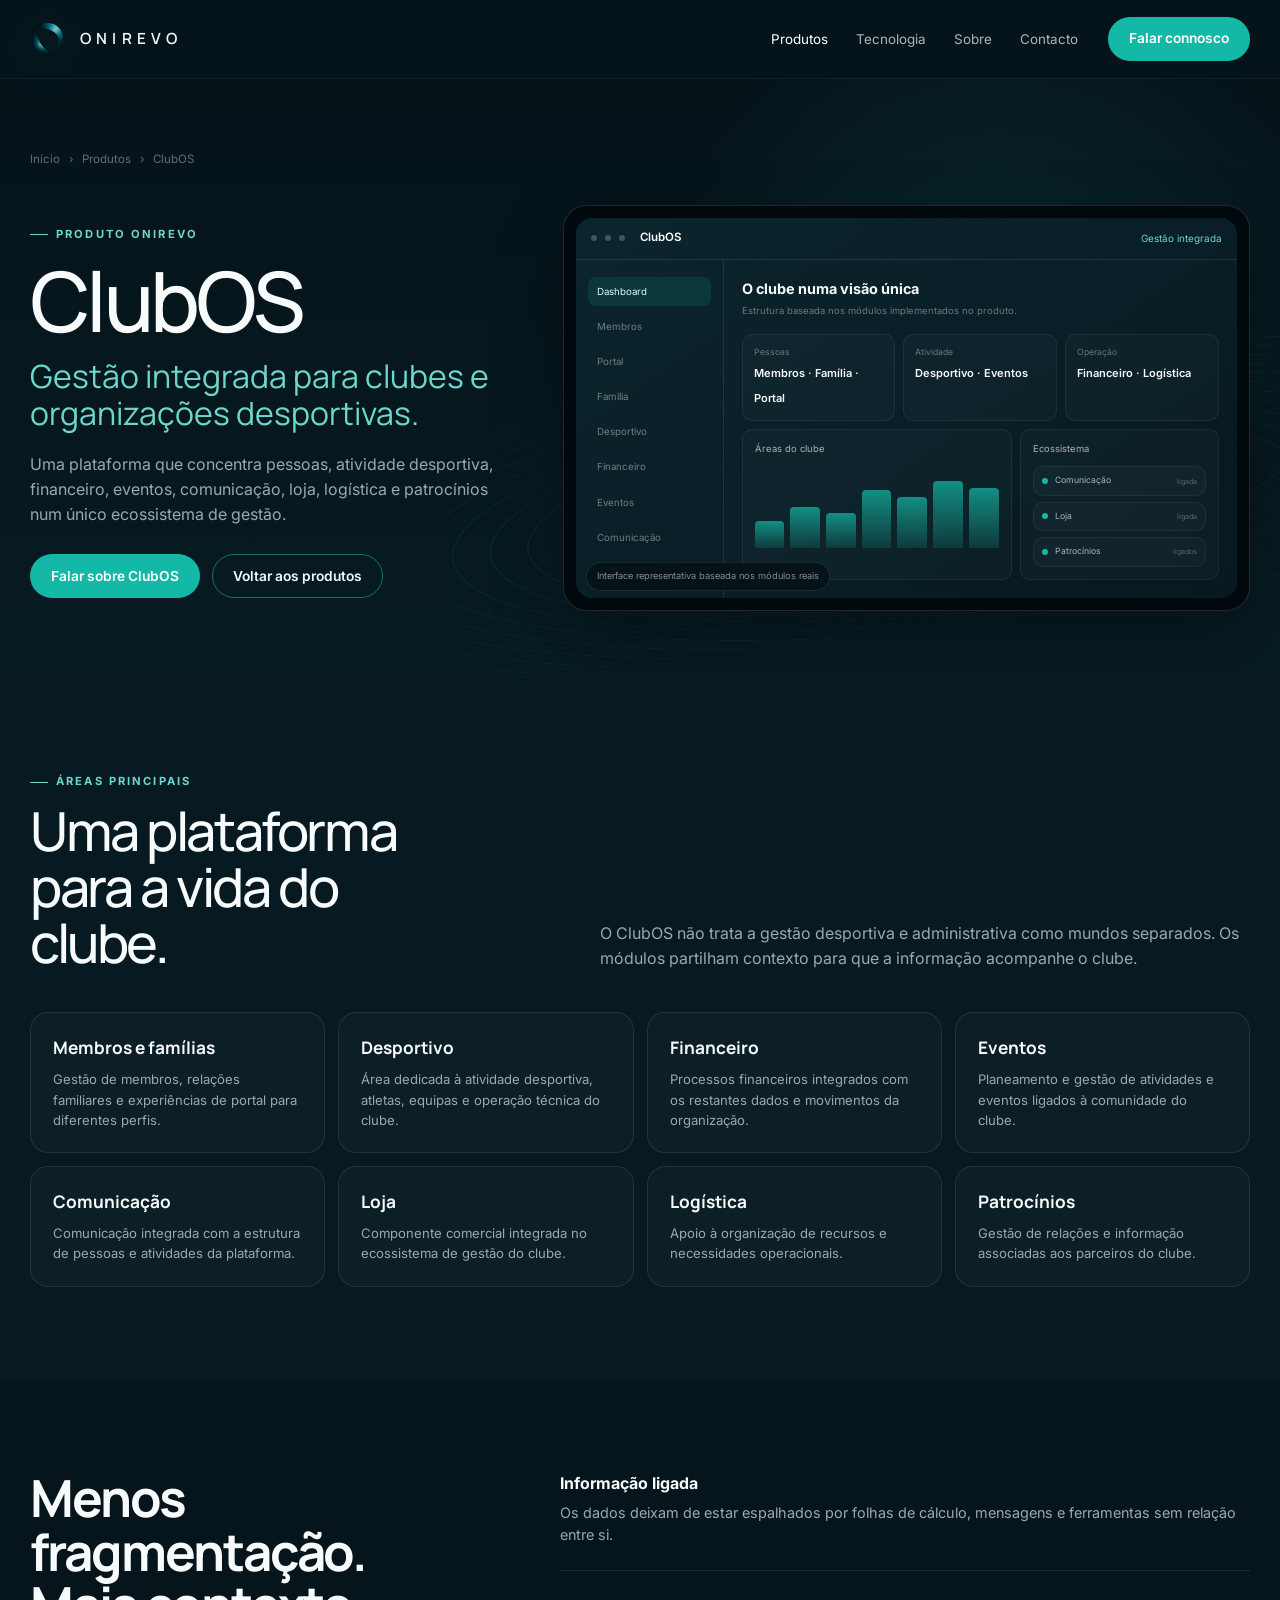
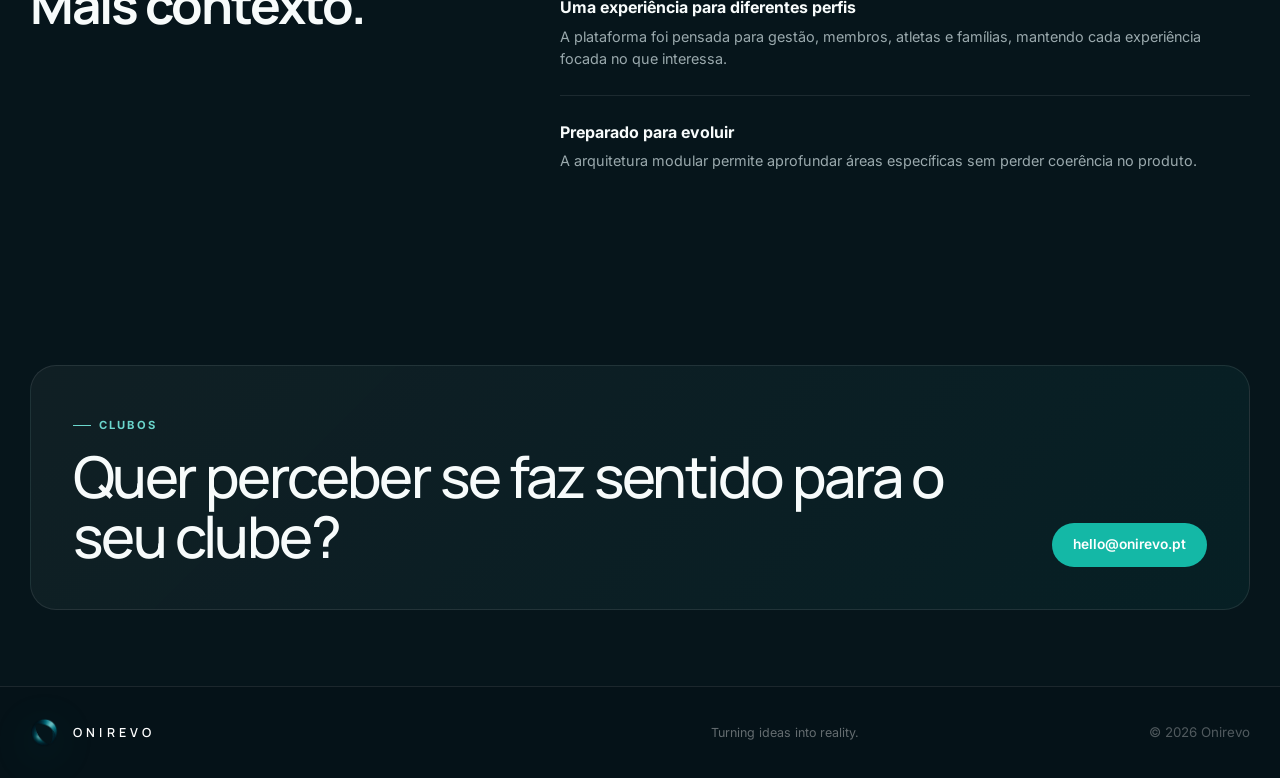
==== clubos.html @ 3614f753 "Refactor Onirevo website portfolio and product pages" ====
<!DOCTYPE html>
<html lang="pt-PT"><head><meta charset="UTF-8"><meta name="viewport" content="width=device-width, initial-scale=1.0"><meta name="description" content="ClubOS — plataforma de gestão integrada para clubes e organizações desportivas."><meta name="theme-color" content="#06151b"><title>ClubOS — Onirevo</title><link rel="preconnect" href="https://fonts.googleapis.com"><link rel="preconnect" href="https://fonts.gstatic.com" crossorigin><link href="https://fonts.googleapis.com/css2?family=Inter:wght@400;500;600;700&family=Manrope:wght@500;600;700&display=swap" rel="stylesheet"><link rel="stylesheet" href="styles.css"></head>
<body>
<header class="site-header"><div class="container header-inner"><a class="brand" href="index.html"><img src="assets/onirevo-symbol.webp" alt="Símbolo Onirevo"><span class="brand-word">ONIREVO</span></a><nav class="desktop-nav"><a class="active" href="index.html#produtos">Produtos</a><a href="index.html#tecnologia">Tecnologia</a><a href="index.html#sobre">Sobre</a><a href="index.html#contacto">Contacto</a></nav><a class="header-cta" href="index.html#contacto">Falar connosco</a></div></header>
<main>
<section class="product-hero"><div class="container"><div class="breadcrumbs"><a href="index.html">Início</a><span>›</span><a href="index.html#produtos">Produtos</a><span>›</span><span>ClubOS</span></div><div class="product-hero-grid"><div><span class="eyebrow">Produto Onirevo</span><h1>ClubOS</h1><p class="product-subtitle">Gestão integrada para clubes e organizações desportivas.</p><p class="product-intro">Uma plataforma que concentra pessoas, atividade desportiva, financeiro, eventos, comunicação, loja, logística e patrocínios num único ecossistema de gestão.</p><div class="hero-actions"><a class="button" href="mailto:hello@onirevo.pt?subject=ClubOS">Falar sobre ClubOS</a><a class="button secondary" href="index.html#produtos">Voltar aos produtos</a></div></div>
<div class="interface-preview"><div class="interface-window"><div class="window-bar"><span class="window-dot"></span><span class="window-dot"></span><span class="window-dot"></span><span class="window-title">ClubOS</span><span class="window-badge">Gestão integrada</span></div><div class="ui-body"><aside class="ui-sidebar"><span class="active">Dashboard</span><span>Membros</span><span>Portal</span><span>Família</span><span>Desportivo</span><span>Financeiro</span><span>Eventos</span><span>Comunicação</span></aside><div class="ui-main"><h4>O clube numa visão única</h4><p>Estrutura baseada nos módulos implementados no produto.</p><div class="ui-kpis"><div class="ui-kpi"><small>Pessoas</small><b>Membros · Família · Portal</b></div><div class="ui-kpi"><small>Atividade</small><b>Desportivo · Eventos</b></div><div class="ui-kpi"><small>Operação</small><b>Financeiro · Logística</b></div></div><div class="ui-columns"><div class="ui-panel"><div class="ui-panel-title">Áreas do clube</div><div class="ui-bars"><i style="height:34%"></i><i style="height:51%"></i><i style="height:43%"></i><i style="height:71%"></i><i style="height:63%"></i><i style="height:82%"></i><i style="height:74%"></i></div></div><div class="ui-panel"><div class="ui-panel-title">Ecossistema</div><div class="ui-list"><div class="ui-list-row"><i></i>Comunicação<small>ligada</small></div><div class="ui-list-row"><i></i>Loja<small>ligada</small></div><div class="ui-list-row"><i></i>Patrocínios<small>ligados</small></div></div></div></div></div></div></div><span class="preview-note">Interface representativa baseada nos módulos reais</span></div></div></div></section>
<section class="section module-section"><div class="container"><div class="section-head"><div><span class="eyebrow">Áreas principais</span><h2>Uma plataforma para a vida do clube.</h2></div><p>O ClubOS não trata a gestão desportiva e administrativa como mundos separados. Os módulos partilham contexto para que a informação acompanhe o clube.</p></div><div class="module-grid"><article class="module-card"><h3>Membros e famílias</h3><p>Gestão de membros, relações familiares e experiências de portal para diferentes perfis.</p></article><article class="module-card"><h3>Desportivo</h3><p>Área dedicada à atividade desportiva, atletas, equipas e operação técnica do clube.</p></article><article class="module-card"><h3>Financeiro</h3><p>Processos financeiros integrados com os restantes dados e movimentos da organização.</p></article><article class="module-card"><h3>Eventos</h3><p>Planeamento e gestão de atividades e eventos ligados à comunidade do clube.</p></article><article class="module-card"><h3>Comunicação</h3><p>Comunicação integrada com a estrutura de pessoas e atividades da plataforma.</p></article><article class="module-card"><h3>Loja</h3><p>Componente comercial integrada no ecossistema de gestão do clube.</p></article><article class="module-card"><h3>Logística</h3><p>Apoio à organização de recursos e necessidades operacionais.</p></article><article class="module-card"><h3>Patrocínios</h3><p>Gestão de relações e informação associadas aos parceiros do clube.</p></article></div></div></section>
<section class="section product-story"><div class="container story-grid"><h2>Menos fragmentação.<br>Mais contexto.</h2><div class="story-items"><div class="story-item"><b>Informação ligada</b><p>Os dados deixam de estar espalhados por folhas de cálculo, mensagens e ferramentas sem relação entre si.</p></div><div class="story-item"><b>Uma experiência para diferentes perfis</b><p>A plataforma foi pensada para gestão, membros, atletas e famílias, mantendo cada experiência focada no que interessa.</p></div><div class="story-item"><b>Preparado para evoluir</b><p>A arquitetura modular permite aprofundar áreas específicas sem perder coerência no produto.</p></div></div></div></section>
<section class="contact"><div class="container contact-panel"><div><span class="eyebrow">ClubOS</span><h2>Quer perceber se faz sentido para o seu clube?</h2></div><a class="button" href="mailto:hello@onirevo.pt?subject=ClubOS">hello@onirevo.pt</a></div></section>
</main><footer class="footer"><div class="container footer-inner"><a class="brand" href="index.html"><img src="assets/onirevo-symbol.webp" alt=""><span class="brand-word">ONIREVO</span></a><p>Turning ideas into reality.</p><small>© 2026 Onirevo</small></div></footer></body></html>
---- styles.css ----
:root{--bg:#06151b;--bg-soft:#081d24;--surface:#0b242c;--surface-2:#0d2b36;--text:#f7fbfb;--muted:#9aa9ad;--line:rgba(255,255,255,.09);--accent:#14b8a6;--accent-soft:#6bd7cd;--copper:#d08c5b;--paper:#f5f6f4;--ink:#111418}*{box-sizing:border-box}html{scroll-behavior:smooth}body{margin:0;font-family:Inter,system-ui,-apple-system,BlinkMacSystemFont,"Segoe UI",sans-serif;background:var(--bg);color:var(--text);line-height:1.55}a{color:inherit;text-decoration:none}img{max-width:100%;display:block}.container{width:min(1220px,calc(100% - 48px));margin:auto}.site-header{position:sticky;top:0;z-index:30;background:rgba(6,21,27,.82);backdrop-filter:blur(18px);border-bottom:1px solid rgba(255,255,255,.055)}.header-inner{min-height:78px;display:flex;align-items:center;gap:30px}.brand{display:inline-flex;align-items:center;gap:12px;margin-right:auto}.brand img{width:38px;height:38px;object-fit:contain;filter:drop-shadow(0 9px 22px rgba(20,184,166,.22))}.brand-word{font-family:Manrope,sans-serif;font-size:.96rem;font-weight:600;letter-spacing:.34em}.desktop-nav{display:flex;align-items:center;gap:28px;font-size:.84rem;color:rgba(255,255,255,.68)}.desktop-nav a:hover,.desktop-nav a.active{color:#fff}.header-cta,.button{display:inline-flex;align-items:center;justify-content:center;gap:9px;min-height:44px;padding:0 20px;border:1px solid transparent;border-radius:999px;background:var(--accent);color:#fff;font-size:.86rem;font-weight:600;transition:.2s ease}.header-cta:hover,.button:hover{transform:translateY(-1px);background:#18c6b3}.button.secondary{background:transparent;border-color:rgba(20,184,166,.55);color:#eafffc}.button.secondary:hover{background:rgba(20,184,166,.08)}.eyebrow{display:inline-flex;align-items:center;gap:8px;color:var(--accent-soft);font-size:.7rem;font-weight:700;letter-spacing:.19em;text-transform:uppercase}.eyebrow:before{content:"";width:18px;height:1px;background:currentColor}.hero{position:relative;overflow:hidden;padding:94px 0 76px;background:radial-gradient(circle at 78% 34%,rgba(20,184,166,.12),transparent 30%),linear-gradient(180deg,#051319 0%,#071b22 100%)}.hero:after,.product-hero:after{content:"";position:absolute;inset:auto -12% 8% 35%;height:250px;background:repeating-radial-gradient(ellipse at 60% 50%,transparent 0 19px,rgba(87,211,199,.05) 20px 21px,transparent 22px 38px);transform:rotate(-7deg);pointer-events:none}.hero-grid{position:relative;z-index:2;display:grid;grid-template-columns:1.08fr .92fr;gap:60px;align-items:center}.hero-copy{max-width:720px}.hero h1,.product-hero h1,.section-head h2,.light-section h2,.contact-panel h2{font-family:Manrope,sans-serif;letter-spacing:-.045em;line-height:1.04}.hero h1{font-size:clamp(3.4rem,6vw,6rem);font-weight:500;margin:20px 0 24px}.hero h1 span{color:var(--accent)}.hero p{max-width:620px;margin:0 0 30px;color:rgba(255,255,255,.65);font-size:1.08rem}.hero-actions{display:flex;flex-wrap:wrap;gap:12px}.hero-visual{position:relative;display:grid;place-items:center;min-height:420px}.hero-symbol{width:min(38vw,430px);filter:drop-shadow(0 38px 42px rgba(0,0,0,.5))}.hero-ring{position:absolute;width:68%;aspect-ratio:1;border-radius:50%;background:rgba(20,184,166,.1);filter:blur(65px)}.trust-line{margin-top:32px;display:flex;gap:24px;flex-wrap:wrap;color:rgba(255,255,255,.48);font-size:.76rem}.trust-line span{display:inline-flex;align-items:center;gap:8px}.trust-line i{width:6px;height:6px;border-radius:50%;background:var(--accent)}.section{padding:92px 0}.section.compact{padding:70px 0}.section-head{display:grid;grid-template-columns:.7fr 1.3fr;gap:50px;align-items:end;margin-bottom:42px}.section-head h2{font-size:clamp(2.3rem,4.2vw,4.4rem);font-weight:500;margin:12px 0 0}.section-head p{max-width:650px;justify-self:end;margin:0;color:var(--muted);font-size:1rem}.ecosystem{background:#071a21}.product-grid{display:grid;grid-template-columns:repeat(4,1fr);gap:14px}.product-card{position:relative;min-height:265px;padding:24px;border:1px solid var(--line);border-radius:22px;background:linear-gradient(180deg,rgba(255,255,255,.045),rgba(255,255,255,.012));display:flex;flex-direction:column;overflow:hidden;transition:.2s ease}.product-card:hover{transform:translateY(-3px);border-color:rgba(20,184,166,.3);background:linear-gradient(180deg,rgba(20,184,166,.075),rgba(255,255,255,.012))}.product-mark{width:48px;height:48px;border:1px solid rgba(20,184,166,.25);border-radius:15px;display:grid;place-items:center;color:var(--accent-soft);background:rgba(20,184,166,.07)}.product-mark svg{width:25px;height:25px;fill:none;stroke:currentColor;stroke-width:1.7;stroke-linecap:round;stroke-linejoin:round}.product-card h3{font-family:Manrope,sans-serif;font-size:1.38rem;margin:18px 0 7px}.product-card p{margin:0;color:var(--muted);font-size:.9rem}.product-card .card-link{margin-top:auto;padding-top:22px;color:var(--accent-soft);font-size:.83rem}.product-card .status{position:absolute;top:22px;right:20px;padding:5px 9px;border:1px solid var(--line);border-radius:999px;color:rgba(255,255,255,.48);font-size:.62rem}.showcases{background:linear-gradient(180deg,#071a21,#06151b)}.showcase-row{display:grid;grid-template-columns:.82fr 1.18fr;gap:58px;align-items:center;padding:76px 0;border-top:1px solid var(--line)}.showcase-row:first-child{border-top:0;padding-top:15px}.showcase-row.reverse{grid-template-columns:1.18fr .82fr}.showcase-row.reverse .showcase-copy{order:2}.showcase-row.reverse .interface-preview{order:1}.showcase-copy h3{font-family:Manrope,sans-serif;font-size:clamp(2.2rem,3.7vw,3.7rem);line-height:1.04;letter-spacing:-.04em;margin:11px 0 18px}.showcase-copy>p{color:var(--muted);margin:0 0 24px}.feature-list{display:grid;gap:10px;margin:0 0 27px;padding:0;list-style:none}.feature-list li{display:flex;gap:10px;align-items:flex-start;font-size:.88rem;color:rgba(255,255,255,.76)}.feature-list li:before{content:"";width:6px;height:6px;margin-top:7px;flex:0 0 auto;border-radius:50%;background:var(--accent)}.text-link{display:inline-flex;gap:9px;align-items:center;color:var(--accent-soft);font-size:.88rem;font-weight:600}.interface-preview{position:relative;min-height:390px;padding:12px;border:1px solid rgba(255,255,255,.12);border-radius:24px;background:#02090d;box-shadow:0 32px 70px rgba(0,0,0,.28);overflow:hidden}.interface-window{height:100%;min-height:364px;border-radius:16px;background:linear-gradient(145deg,#0b252e,#07181e);overflow:hidden}.window-bar{height:42px;border-bottom:1px solid var(--line);display:flex;align-items:center;padding:0 15px;gap:8px;color:rgba(255,255,255,.65);font-size:.72rem}.window-dot{width:6px;height:6px;border-radius:50%;background:rgba(255,255,255,.22)}.window-title{margin-left:7px;font-weight:600;color:#fff}.window-badge{margin-left:auto;color:var(--accent-soft);font-size:.62rem}.ui-body{display:grid;grid-template-columns:148px 1fr;min-height:322px}.ui-sidebar{padding:17px 12px;border-right:1px solid var(--line);display:flex;flex-direction:column;gap:6px}.ui-sidebar span{padding:7px 9px;border-radius:8px;color:rgba(255,255,255,.42);font-size:.61rem}.ui-sidebar span.active{background:rgba(20,184,166,.13);color:#dffcf8}.ui-main{padding:18px}.ui-main h4{font-size:.9rem;margin:0 0 4px}.ui-main>p{font-size:.59rem;color:rgba(255,255,255,.4);margin:0 0 15px}.ui-kpis{display:grid;grid-template-columns:repeat(3,1fr);gap:8px}.ui-kpi,.ui-panel,.ui-list-row{border:1px solid rgba(255,255,255,.06);background:rgba(255,255,255,.025);border-radius:10px}.ui-kpi{padding:11px}.ui-kpi small{display:block;color:rgba(255,255,255,.38);font-size:.54rem}.ui-kpi b{font-size:.69rem;font-weight:600}.ui-columns{display:grid;grid-template-columns:1.15fr .85fr;gap:8px;margin-top:8px}.ui-panel{min-height:142px;padding:12px}.ui-panel-title{font-size:.59rem;color:rgba(255,255,255,.65);margin-bottom:10px}.ui-bars{height:82px;display:flex;align-items:flex-end;gap:6px}.ui-bars i{display:block;flex:1;background:linear-gradient(180deg,rgba(20,184,166,.72),rgba(20,184,166,.16));border-radius:4px 4px 1px 1px}.ui-list{display:grid;gap:6px}.ui-list-row{padding:7px 8px;display:flex;align-items:center;gap:7px;font-size:.54rem;color:rgba(255,255,255,.66)}.ui-list-row i{width:6px;height:6px;border-radius:50%;background:var(--accent)}.ui-list-row small{margin-left:auto;color:rgba(255,255,255,.3)}.preview-note{position:absolute;left:22px;bottom:19px;padding:6px 10px;border:1px solid var(--line);border-radius:999px;background:rgba(5,18,23,.86);color:rgba(255,255,255,.5);font-size:.58rem}.concept-card{min-height:390px;padding:36px;border:1px solid var(--line);border-radius:24px;background:radial-gradient(circle at 60% 40%,rgba(20,184,166,.11),transparent 35%),linear-gradient(145deg,rgba(255,255,255,.035),rgba(255,255,255,.008));position:relative;overflow:hidden}.concept-network{position:absolute;inset:0}.concept-network svg{width:100%;height:100%}.concept-network line{stroke:rgba(107,215,205,.22);stroke-width:1}.concept-network circle{fill:#0b2932;stroke:rgba(107,215,205,.55);stroke-width:1.2}.concept-center{position:absolute;inset:0;display:grid;place-items:center}.concept-center img{width:115px;filter:drop-shadow(0 18px 30px rgba(0,0,0,.45))}.concept-label{position:absolute;left:28px;bottom:25px;max-width:280px;color:rgba(255,255,255,.56);font-size:.75rem}.light-section{background:var(--paper);color:var(--ink)}.light-grid{display:grid;grid-template-columns:1fr 1fr;gap:80px;align-items:start}.light-section h2{font-size:clamp(2.5rem,4.6vw,4.8rem);font-weight:500;margin:13px 0 0}.light-copy{padding-top:29px}.light-copy>p{margin:0 0 25px;color:#566267;font-size:1.03rem}.principles{display:grid;grid-template-columns:repeat(3,1fr);gap:20px;margin-top:55px}.principle{padding:22px 0;border-top:1px solid #ccd2d3}.principle span{color:#0c746b;font-size:.68rem;font-weight:700;letter-spacing:.15em}.principle h3{font-family:Manrope,sans-serif;margin:10px 0 6px}.principle p{margin:0;color:#687378;font-size:.87rem}.contact{padding:76px 0;background:#06151b}.contact-panel{display:flex;justify-content:space-between;align-items:end;gap:32px;padding:42px;border:1px solid var(--line);border-radius:26px;background:linear-gradient(135deg,rgba(255,255,255,.042),rgba(20,184,166,.065))}.contact-panel h2{font-size:clamp(2.4rem,4.5vw,4.4rem);font-weight:500;margin:13px 0 0}.footer{padding:30px 0;border-top:1px solid var(--line);background:#051218;color:#fff}.footer-inner{display:flex;align-items:center;gap:25px}.footer .brand img{width:31px;height:31px}.footer .brand-word{font-size:.78rem}.footer p{margin:auto;color:rgba(255,255,255,.38);font-size:.78rem}.footer small{color:rgba(255,255,255,.3)}.product-hero{position:relative;overflow:hidden;padding:72px 0 62px;background:radial-gradient(circle at 78% 34%,rgba(20,184,166,.1),transparent 30%),linear-gradient(180deg,#051319,#071b22)}.breadcrumbs{display:flex;gap:9px;align-items:center;color:rgba(255,255,255,.38);font-size:.72rem;margin-bottom:36px}.breadcrumbs a:hover{color:#fff}.product-hero-grid{position:relative;z-index:2;display:grid;grid-template-columns:.82fr 1.18fr;gap:55px;align-items:center}.product-hero h1{font-size:clamp(3.7rem,6.5vw,6.5rem);font-weight:500;margin:14px 0 14px}.product-subtitle{font-family:Manrope,sans-serif;font-size:clamp(1.45rem,2.5vw,2.35rem);line-height:1.16;color:var(--accent-soft);margin:0 0 20px}.product-intro{max-width:590px;color:var(--muted);margin:0 0 28px}.product-hero .interface-preview{min-height:360px}.product-hero .interface-window{min-height:334px}.module-section{background:#071a21}.module-grid{display:grid;grid-template-columns:repeat(4,1fr);gap:13px}.module-card{padding:22px;border:1px solid var(--line);border-radius:18px;background:rgba(255,255,255,.025)}.module-card h3{font-family:Manrope,sans-serif;font-size:1.08rem;margin:0 0 7px}.module-card p{font-size:.82rem;color:var(--muted);margin:0}.product-story{background:#06151b}.story-grid{display:grid;grid-template-columns:.8fr 1.2fr;gap:70px}.story-grid h2{font-family:Manrope,sans-serif;font-size:clamp(2.4rem,4vw,4rem);line-height:1.05;letter-spacing:-.04em;margin:0}.story-items{display:grid;gap:24px}.story-item{padding:0 0 24px;border-bottom:1px solid var(--line)}.story-item:last-child{border-bottom:0}.story-item b{display:block;margin-bottom:6px}.story-item p{margin:0;color:var(--muted);font-size:.9rem}.concept-hero .product-hero-grid{grid-template-columns:.9fr 1.1fr}.concept-badge{display:inline-flex;padding:6px 10px;border:1px solid rgba(208,140,91,.35);border-radius:999px;color:#e1aa81;font-size:.65rem;font-weight:600;letter-spacing:.09em;text-transform:uppercase}.concept-pillars{display:grid;grid-template-columns:repeat(3,1fr);gap:14px}.concept-pillar{padding:24px;border:1px solid var(--line);border-radius:20px;background:rgba(255,255,255,.025)}.concept-pillar h3{font-family:Manrope,sans-serif;margin:0 0 8px}.concept-pillar p{color:var(--muted);font-size:.86rem;margin:0}.availability-note{margin-top:30px;padding:16px 18px;border-left:2px solid var(--copper);background:rgba(208,140,91,.06);color:rgba(255,255,255,.58);font-size:.8rem}@media(max-width:980px){.desktop-nav{display:none}.hero-grid,.product-hero-grid,.concept-hero .product-hero-grid{grid-template-columns:1fr}.hero-copy{max-width:780px}.hero-visual{min-height:300px}.hero-symbol{width:min(55vw,360px)}.product-grid{grid-template-columns:repeat(2,1fr)}.showcase-row,.showcase-row.reverse{grid-template-columns:1fr;gap:35px}.showcase-row.reverse .showcase-copy,.showcase-row.reverse .interface-preview{order:initial}.section-head{grid-template-columns:1fr;gap:18px}.section-head p{justify-self:start}.light-grid,.story-grid{grid-template-columns:1fr;gap:25px}.module-grid{grid-template-columns:repeat(2,1fr)}.product-hero .interface-preview{margin-top:10px}}@media(max-width:650px){.container{width:min(100% - 30px,1220px)}.header-inner{min-height:72px}.brand img{width:34px;height:34px}.brand-word{font-size:.82rem;letter-spacing:.27em}.header-cta{display:none}.hero{padding:70px 0 52px}.hero h1{font-size:clamp(2.75rem,13vw,4.1rem)}.hero p{font-size:.97rem}.hero-visual{min-height:240px}.hero-symbol{width:230px}.trust-line{gap:13px}.section{padding:65px 0}.product-grid,.module-grid,.principles,.concept-pillars{grid-template-columns:1fr}.product-card{min-height:210px}.showcase-row{padding:55px 0}.interface-preview{min-height:330px;border-radius:19px}.interface-window{min-height:304px}.ui-body{grid-template-columns:88px 1fr;min-height:264px}.ui-sidebar{padding:10px 6px}.ui-sidebar span{padding:6px;font-size:.48rem}.ui-main{padding:11px}.ui-kpis{gap:5px}.ui-kpi{padding:7px}.ui-columns{grid-template-columns:1fr}.ui-columns .ui-panel:last-child{display:none}.ui-panel{min-height:105px}.preview-note{display:none}.light-grid{gap:8px}.principles{margin-top:38px}.contact-panel{padding:27px 22px;align-items:flex-start;flex-direction:column}.footer-inner{flex-direction:column;text-align:center}.footer p{margin:0}.product-hero{padding:48px 0}.breadcrumbs{margin-bottom:25px}.product-hero h1{font-size:3.8rem}.product-subtitle{font-size:1.5rem}.story-grid h2{font-size:2.5rem}.concept-card{min-height:320px;padding:20px}.concept-center img{width:90px}}
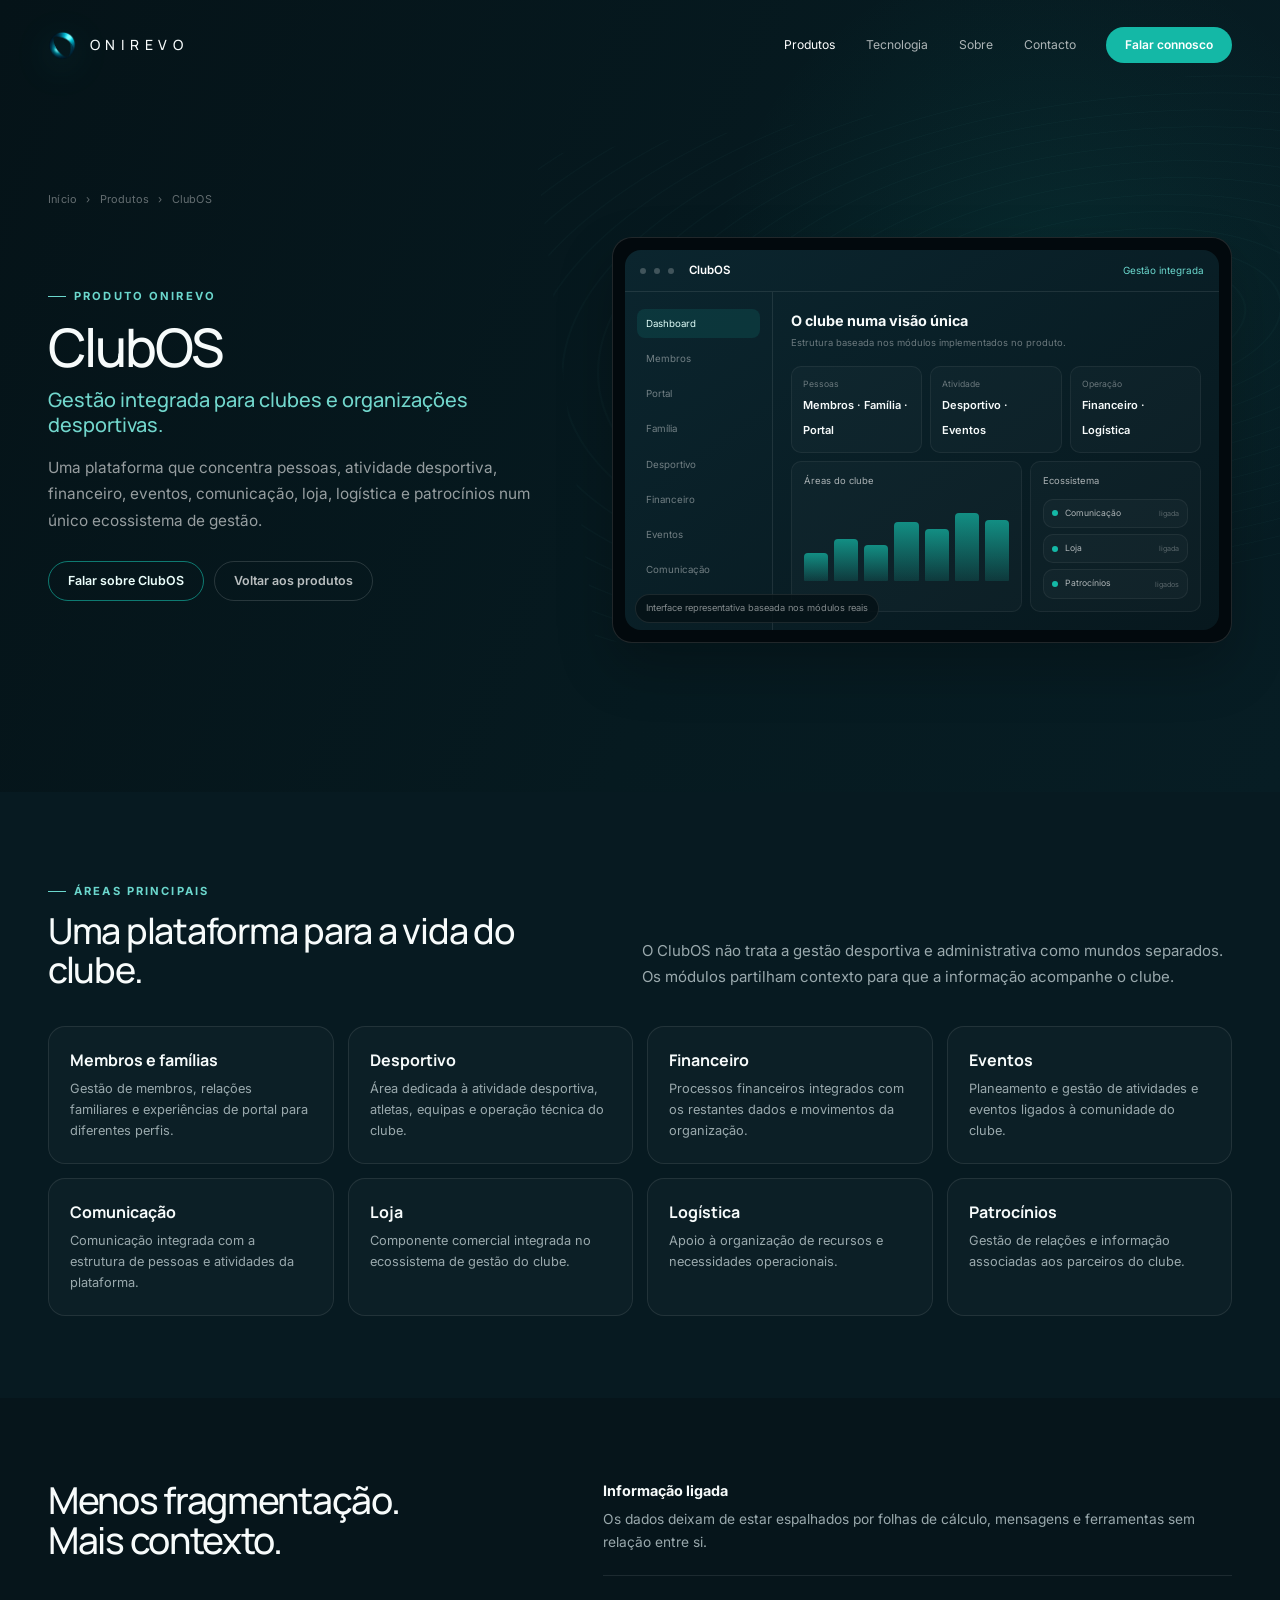
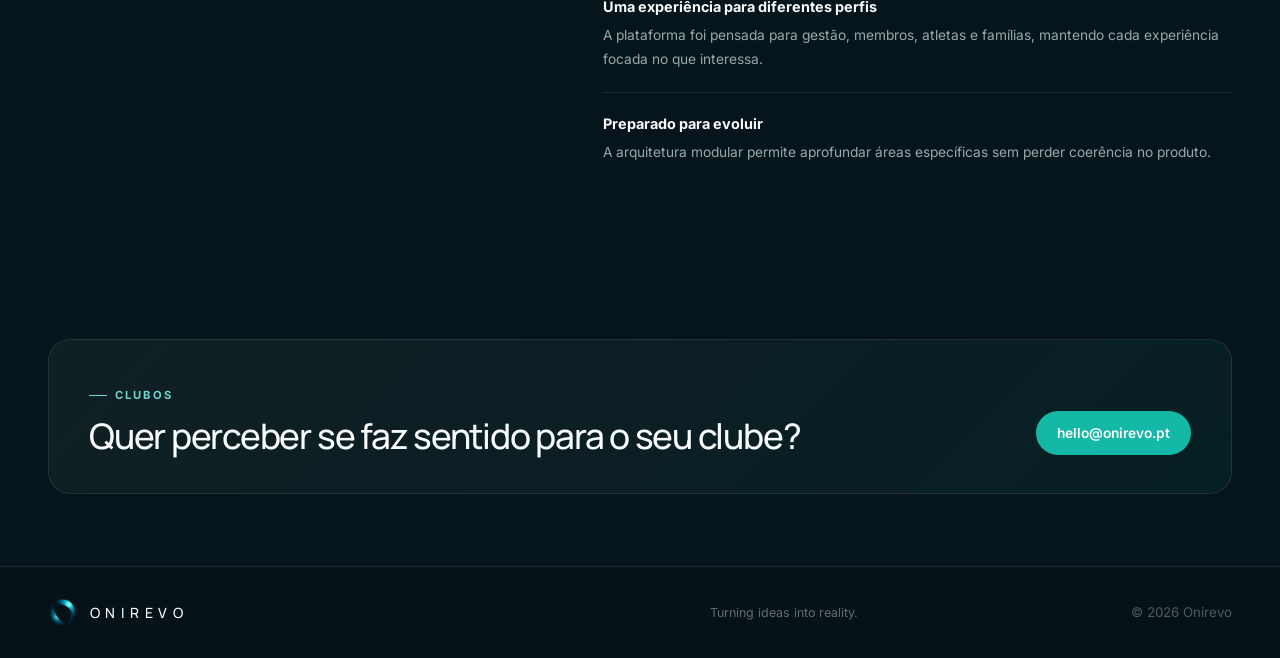
==== commit 309170a5: "Align ClubOS page with Onirevo refined design" ====
--- a/clubos.html
+++ b/clubos.html
@@ -1,6 +1,6 @@
 <!DOCTYPE html>
-<html lang="pt-PT"><head><meta charset="UTF-8"><meta name="viewport" content="width=device-width, initial-scale=1.0"><meta name="description" content="ClubOS — plataforma de gestão integrada para clubes e organizações desportivas."><meta name="theme-color" content="#06151b"><title>ClubOS — Onirevo</title><link rel="preconnect" href="https://fonts.googleapis.com"><link rel="preconnect" href="https://fonts.gstatic.com" crossorigin><link href="https://fonts.googleapis.com/css2?family=Inter:wght@400;500;600;700&family=Manrope:wght@500;600;700&display=swap" rel="stylesheet"><link rel="stylesheet" href="styles.css"></head>
-<body>
+<html lang="pt-PT"><head><meta charset="UTF-8"><meta name="viewport" content="width=device-width, initial-scale=1.0"><meta name="description" content="ClubOS — plataforma de gestão integrada para clubes e organizações desportivas."><meta name="theme-color" content="#06151b"><title>ClubOS — Onirevo</title><link rel="preconnect" href="https://fonts.googleapis.com"><link rel="preconnect" href="https://fonts.gstatic.com" crossorigin><link href="https://fonts.googleapis.com/css2?family=Inter:wght@400;500;600;700&family=Manrope:wght@500;600;700&display=swap" rel="stylesheet"><link rel="stylesheet" href="styles.css"><link rel="stylesheet" href="home-refine.css"></head>
+<body class="product-page">
 <header class="site-header"><div class="container header-inner"><a class="brand" href="index.html"><img src="assets/onirevo-symbol.webp" alt="Símbolo Onirevo"><span class="brand-word">ONIREVO</span></a><nav class="desktop-nav"><a class="active" href="index.html#produtos">Produtos</a><a href="index.html#tecnologia">Tecnologia</a><a href="index.html#sobre">Sobre</a><a href="index.html#contacto">Contacto</a></nav><a class="header-cta" href="index.html#contacto">Falar connosco</a></div></header>
 <main>
 <section class="product-hero"><div class="container"><div class="breadcrumbs"><a href="index.html">Início</a><span>›</span><a href="index.html#produtos">Produtos</a><span>›</span><span>ClubOS</span></div><div class="product-hero-grid"><div><span class="eyebrow">Produto Onirevo</span><h1>ClubOS</h1><p class="product-subtitle">Gestão integrada para clubes e organizações desportivas.</p><p class="product-intro">Uma plataforma que concentra pessoas, atividade desportiva, financeiro, eventos, comunicação, loja, logística e patrocínios num único ecossistema de gestão.</p><div class="hero-actions"><a class="button" href="mailto:hello@onirevo.pt?subject=ClubOS">Falar sobre ClubOS</a><a class="button secondary" href="index.html#produtos">Voltar aos produtos</a></div></div>
--- a/home-refine.css
+++ b/home-refine.css
@@ -0,0 +1,198 @@
+/* Homepage refinement — aligned with the Onirevo stationery and original visual mockup */
+.home-page{background:#06151b;overflow-x:hidden}
+.home-page .container{width:min(1640px,calc(100vw - 96px));margin-inline:auto}
+
+.home-page .site-header{position:absolute;top:0;left:0;right:0;z-index:30;background:transparent;border-bottom:0;backdrop-filter:none}
+.home-page .header-inner{min-height:86px;padding-top:4px}
+.home-page .brand{gap:11px}
+.home-page .brand img{width:31px;height:31px;filter:brightness(1.42) saturate(1.18) contrast(1.03) drop-shadow(0 8px 18px rgba(30,205,190,.22))}
+.home-page .brand-word{font-size:.88rem;font-weight:500;letter-spacing:.39em;color:#f7fbfb}
+.home-page .desktop-nav{gap:31px;font-size:.76rem;color:rgba(255,255,255,.67)}
+.home-page .header-cta{min-height:36px;padding:0 18px;font-size:.75rem;font-weight:600;box-shadow:none}
+
+.home-page .hero{min-height:100svh;padding:118px 0 78px;display:flex;align-items:center;background:linear-gradient(112deg,#051318 0%,#061a20 58%,#071d24 100%)}
+.home-page .hero:before{content:"";position:absolute;inset:0;background:radial-gradient(circle at 82% 36%,rgba(21,184,166,.10),transparent 28%);pointer-events:none}
+.home-page .hero:after{inset:14% -10% auto 42%;height:64%;opacity:.6;background:repeating-radial-gradient(ellipse at 66% 48%,transparent 0 18px,rgba(78,194,184,.055) 19px 20px,transparent 21px 36px);transform:rotate(-7deg)}
+.home-page .hero-grid{width:100%;grid-template-columns:minmax(0,.93fr) minmax(340px,1.07fr);gap:clamp(44px,7vw,124px);align-items:center}
+.home-page .hero-copy{max-width:650px}
+.home-page .hero .eyebrow{font-size:.66rem;letter-spacing:.21em}
+.home-page .hero h1{max-width:640px;margin:17px 0 19px;font-size:clamp(2.65rem,3.45vw,4.15rem);line-height:1.055;letter-spacing:-.042em;font-weight:500}
+.home-page .hero h1 span{color:#32c5b6}
+.home-page .hero p{max-width:470px;margin:0 0 27px;font-size:.98rem;line-height:1.62;color:rgba(255,255,255,.59)}
+.home-page .hero-actions{gap:10px}
+.home-page .hero .button{min-height:40px;padding:0 19px;font-size:.78rem;background:transparent;border-color:rgba(20,184,166,.62);color:#ecfffc}
+.home-page .hero .button:hover{background:rgba(20,184,166,.09)}
+.home-page .trust-line{display:none}
+.home-page .hero-visual{min-height:0;justify-items:end;padding-right:clamp(18px,5vw,94px)}
+.home-page .hero-symbol{width:clamp(230px,21vw,330px);filter:brightness(1.38) saturate(1.16) contrast(1.02) drop-shadow(0 28px 34px rgba(0,0,0,.40))}
+.home-page .hero-ring{width:58%;max-width:315px;background:rgba(20,184,166,.09);filter:blur(58px)}
+
+.home-page .section{padding:82px 0}
+.home-page .section-head{grid-template-columns:.9fr 1.1fr;gap:70px;margin-bottom:36px}
+.home-page .section-head h2{font-size:clamp(2rem,2.8vw,3.15rem);line-height:1.08;letter-spacing:-.035em}
+.home-page .section-head p{max-width:580px;font-size:.94rem;line-height:1.7}
+.home-page .ecosystem{padding-top:76px;background:#071a21}
+.home-page .product-grid{gap:16px}
+.home-page .product-card{min-height:238px;padding:23px;border-radius:19px;background:rgba(255,255,255,.025);box-shadow:none}
+.home-page .product-card:hover{transform:translateY(-2px);background:rgba(20,184,166,.055)}
+.home-page .product-mark{width:44px;height:44px;border-radius:13px}
+.home-page .product-mark svg{width:23px;height:23px}
+.home-page .product-card h3{font-size:1.24rem;margin:16px 0 6px}
+.home-page .product-card p{font-size:.84rem;line-height:1.58}
+.home-page .product-card .card-link{font-size:.78rem}
+
+.home-page .showcase-row{gap:72px;padding:68px 0}
+.home-page .showcase-copy h3{font-size:clamp(1.95rem,2.55vw,2.85rem);line-height:1.08;letter-spacing:-.035em}
+.home-page .showcase-copy>p{font-size:.94rem;line-height:1.7}
+.home-page .interface-preview,.home-page .concept-card{border-radius:20px;box-shadow:0 24px 55px rgba(0,0,0,.22)}
+
+.home-page .light-section h2{font-size:clamp(2.05rem,3vw,3.35rem);line-height:1.08;letter-spacing:-.035em}
+.home-page .light-copy>p{font-size:.98rem;line-height:1.72}
+.home-page .contact-panel h2{font-size:clamp(2rem,2.85vw,3.15rem);line-height:1.08}
+.home-page .contact-panel{border-radius:22px}
+.home-page .footer .brand img{filter:brightness(1.35) saturate(1.15)}
+
+/* Product pages — same visual language, scale and spacing as the homepage */
+.product-page{background:#06151b;overflow-x:hidden}
+.product-page .container{width:min(1640px,calc(100vw - 96px));margin-inline:auto}
+.product-page .site-header{position:absolute;top:0;left:0;right:0;z-index:30;background:transparent;border-bottom:0;backdrop-filter:none}
+.product-page .header-inner{min-height:86px;padding-top:4px}
+.product-page .brand{gap:11px}
+.product-page .brand img{width:31px;height:31px;filter:brightness(1.42) saturate(1.18) contrast(1.03) drop-shadow(0 8px 18px rgba(30,205,190,.22))}
+.product-page .brand-word{font-size:.88rem;font-weight:500;letter-spacing:.39em;color:#f7fbfb}
+.product-page .desktop-nav{gap:31px;font-size:.76rem;color:rgba(255,255,255,.67)}
+.product-page .header-cta{min-height:36px;padding:0 18px;font-size:.75rem;font-weight:600;box-shadow:none}
+
+.product-page .product-hero{min-height:88svh;padding:118px 0 76px;display:flex;align-items:center;background:linear-gradient(112deg,#051318 0%,#061a20 58%,#071d24 100%)}
+.product-page .product-hero:before{content:"";position:absolute;inset:0;background:radial-gradient(circle at 82% 36%,rgba(21,184,166,.095),transparent 29%);pointer-events:none}
+.product-page .product-hero:after{inset:13% -10% auto 44%;height:62%;opacity:.58;background:repeating-radial-gradient(ellipse at 66% 48%,transparent 0 18px,rgba(78,194,184,.05) 19px 20px,transparent 21px 36px);transform:rotate(-7deg)}
+.product-page .breadcrumbs{margin:0 0 29px;font-size:.68rem;letter-spacing:.02em;color:rgba(255,255,255,.38)}
+.product-page .product-hero-grid{grid-template-columns:minmax(0,.88fr) minmax(480px,1.12fr);gap:clamp(52px,6vw,110px);align-items:center}
+.product-page .product-hero-grid>div:first-child{max-width:650px}
+.product-page .product-hero h1{font-size:clamp(3rem,4.15vw,4.65rem);line-height:1.02;letter-spacing:-.04em;font-weight:500;margin:15px 0 12px}
+.product-page .product-subtitle{max-width:620px;font-size:clamp(1.2rem,1.55vw,1.72rem);line-height:1.28;margin:0 0 18px;color:#72d7cd;font-weight:500}
+.product-page .product-intro{max-width:590px;margin:0 0 27px;font-size:.96rem;line-height:1.7;color:rgba(255,255,255,.58)}
+.product-page .hero-actions{gap:10px}
+.product-page .product-hero .button{min-height:40px;padding:0 19px;font-size:.78rem;background:transparent;border-color:rgba(20,184,166,.62);color:#ecfffc}
+.product-page .product-hero .button:hover{background:rgba(20,184,166,.09)}
+.product-page .product-hero .button.secondary{border-color:rgba(255,255,255,.14);color:rgba(255,255,255,.72)}
+.product-page .product-hero .interface-preview,.product-page .product-hero .concept-card{width:100%;max-width:760px;justify-self:end;min-height:345px;border-radius:20px;box-shadow:0 24px 55px rgba(0,0,0,.24)}
+.product-page .product-hero .interface-window{min-height:320px}
+.product-page .product-hero .concept-card{min-height:345px}
+.product-page .concept-center img{filter:brightness(1.35) saturate(1.15) drop-shadow(0 18px 28px rgba(0,0,0,.38))}
+.product-page .concept-badge{display:inline-flex;padding:6px 10px;border:1px solid rgba(20,184,166,.24);border-radius:999px;background:rgba(20,184,166,.055);color:#83ddd4;font-size:.65rem;letter-spacing:.09em;text-transform:uppercase}
+.product-page .availability-note{margin-top:23px;max-width:570px;padding:13px 15px;border-left:1px solid rgba(20,184,166,.45);background:rgba(255,255,255,.018);color:rgba(255,255,255,.43);font-size:.73rem;line-height:1.6}
+
+.product-page .section{padding:82px 0}
+.product-page .section-head{grid-template-columns:.9fr 1.1fr;gap:70px;margin-bottom:36px}
+.product-page .section-head h2{font-size:clamp(2rem,2.8vw,3.15rem);line-height:1.08;letter-spacing:-.035em;font-weight:500}
+.product-page .section-head p{max-width:590px;font-size:.94rem;line-height:1.7;justify-self:end}
+.product-page .module-section{background:#071a21}
+.product-page .module-grid{gap:14px}
+.product-page .module-card{padding:21px;border-radius:17px;background:rgba(255,255,255,.022)}
+.product-page .module-card h3{font-size:1rem;margin-bottom:7px}
+.product-page .module-card p{font-size:.8rem;line-height:1.62}
+.product-page .concept-pillars{gap:16px}
+.product-page .concept-pillar{padding:24px;border-radius:18px;background:rgba(255,255,255,.022)}
+.product-page .concept-pillar h3{font-size:1.08rem}
+.product-page .concept-pillar p{font-size:.82rem;line-height:1.65}
+
+.product-page .product-story{background:#06151b}
+.product-page .story-grid{grid-template-columns:.86fr 1.14fr;gap:80px}
+.product-page .story-grid h2{font-size:clamp(2.05rem,2.9vw,3.2rem);line-height:1.08;letter-spacing:-.035em;font-weight:500}
+.product-page .story-items{gap:20px}
+.product-page .story-item{padding-bottom:21px}
+.product-page .story-item b{font-size:.9rem}
+.product-page .story-item p{font-size:.86rem;line-height:1.68}
+.product-page .contact{padding:72px 0}
+.product-page .contact-panel{padding:38px 40px;border-radius:22px}
+.product-page .contact-panel h2{font-size:clamp(2rem,2.75vw,3.05rem);line-height:1.08;letter-spacing:-.035em}
+.product-page .footer .brand img{filter:brightness(1.35) saturate(1.15)}
+
+@media (min-width:1700px){
+  .home-page .container,.product-page .container{width:min(1740px,calc(100vw - 140px))}
+  .home-page .hero-grid{grid-template-columns:minmax(0,.88fr) minmax(420px,1.12fr)}
+  .home-page .hero h1{font-size:4.15rem}
+  .home-page .hero-symbol{width:340px}
+  .home-page .hero-copy{max-width:690px}
+  .product-page .product-hero-grid{grid-template-columns:minmax(0,.84fr) minmax(560px,1.16fr)}
+  .product-page .product-hero h1{font-size:4.65rem}
+  .product-page .product-hero .interface-preview,.product-page .product-hero .concept-card{max-width:820px}
+}
+
+@media (max-width:1180px){
+  .home-page .container,.product-page .container{width:min(100% - 56px,1320px)}
+  .home-page .desktop-nav,.product-page .desktop-nav{gap:22px}
+  .home-page .hero-grid{grid-template-columns:1fr .78fr;gap:42px}
+  .home-page .hero h1{font-size:clamp(2.7rem,4.3vw,3.65rem)}
+  .home-page .hero-symbol{width:clamp(220px,25vw,285px)}
+  .home-page .hero-visual{padding-right:20px}
+  .home-page .product-grid{grid-template-columns:repeat(2,1fr)}
+  .product-page .product-hero-grid{grid-template-columns:.9fr 1.1fr;gap:42px}
+  .product-page .product-hero h1{font-size:clamp(2.85rem,4.6vw,3.9rem)}
+  .product-page .product-hero .interface-preview,.product-page .product-hero .concept-card{min-width:0}
+  .product-page .module-grid{grid-template-columns:repeat(2,1fr)}
+}
+
+@media (max-width:820px){
+  .home-page .container,.product-page .container{width:min(100% - 40px,760px)}
+  .home-page .site-header,.product-page .site-header{position:absolute}
+  .home-page .header-inner,.product-page .header-inner{min-height:78px}
+  .home-page .desktop-nav,.product-page .desktop-nav{display:none}
+  .home-page .header-cta,.product-page .header-cta{margin-left:auto}
+  .home-page .hero{min-height:auto;padding:112px 0 68px}
+  .home-page .hero-grid{grid-template-columns:1fr;gap:38px}
+  .home-page .hero-copy{max-width:620px}
+  .home-page .hero h1{max-width:590px;font-size:clamp(2.55rem,8vw,3.45rem)}
+  .home-page .hero p{max-width:520px}
+  .home-page .hero-visual{justify-items:center;padding:0;min-height:230px}
+  .home-page .hero-symbol{width:230px}
+  .home-page .hero:after{inset:45% -45% auto 0;height:45%}
+  .home-page .section,.product-page .section{padding:68px 0}
+  .home-page .section-head,.product-page .section-head{grid-template-columns:1fr;gap:22px}
+  .home-page .section-head p,.product-page .section-head p{justify-self:start}
+  .home-page .showcase-row,.home-page .showcase-row.reverse{grid-template-columns:1fr;gap:34px;padding:55px 0}
+  .home-page .showcase-row.reverse .showcase-copy,.home-page .showcase-row.reverse .interface-preview{order:initial}
+  .home-page .light-grid{grid-template-columns:1fr;gap:20px}
+  .product-page .product-hero{min-height:auto;padding:112px 0 68px}
+  .product-page .product-hero-grid{grid-template-columns:1fr;gap:38px}
+  .product-page .product-hero-grid>div:first-child{max-width:620px}
+  .product-page .product-hero .interface-preview,.product-page .product-hero .concept-card{justify-self:stretch;max-width:none}
+  .product-page .story-grid{grid-template-columns:1fr;gap:34px}
+  .product-page .contact-panel{align-items:flex-start;flex-direction:column}
+}
+
+@media (max-width:560px){
+  .home-page .container,.product-page .container{width:min(100% - 30px,520px)}
+  .home-page .header-inner,.product-page .header-inner{min-height:72px}
+  .home-page .brand img,.product-page .brand img{width:29px;height:29px}
+  .home-page .brand-word,.product-page .brand-word{font-size:.78rem;letter-spacing:.31em}
+  .home-page .header-cta,.product-page .header-cta{display:none}
+  .home-page .hero{padding:100px 0 54px}
+  .home-page .hero .eyebrow{font-size:.61rem}
+  .home-page .hero h1{font-size:clamp(2.25rem,11vw,2.85rem);margin-top:14px}
+  .home-page .hero p{font-size:.92rem}
+  .home-page .hero-symbol{width:190px}
+  .home-page .hero-visual{min-height:195px}
+  .home-page .product-grid{grid-template-columns:1fr;gap:11px}
+  .home-page .product-card{min-height:188px}
+  .home-page .section-head h2,.home-page .showcase-copy h3,.home-page .light-section h2,.home-page .contact-panel h2{font-size:2rem}
+  .home-page .interface-preview{min-height:330px;padding:8px}
+  .home-page .ui-body{grid-template-columns:92px 1fr}
+  .home-page .ui-sidebar{padding:12px 7px}
+  .home-page .ui-main{padding:12px}
+  .product-page .product-hero{padding:100px 0 54px}
+  .product-page .breadcrumbs{margin-bottom:23px}
+  .product-page .product-hero h1{font-size:clamp(2.55rem,12vw,3.15rem)}
+  .product-page .product-subtitle{font-size:1.16rem}
+  .product-page .product-intro{font-size:.9rem}
+  .product-page .product-hero .interface-preview{min-height:320px;padding:8px}
+  .product-page .product-hero .interface-window{min-height:300px}
+  .product-page .product-hero .concept-card{min-height:310px}
+  .product-page .ui-body{grid-template-columns:90px 1fr}
+  .product-page .ui-sidebar{padding:11px 6px}
+  .product-page .ui-main{padding:11px}
+  .product-page .module-grid,.product-page .concept-pillars{grid-template-columns:1fr}
+  .product-page .section-head h2,.product-page .story-grid h2,.product-page .contact-panel h2{font-size:2rem}
+  .product-page .contact-panel{padding:28px 22px}
+}
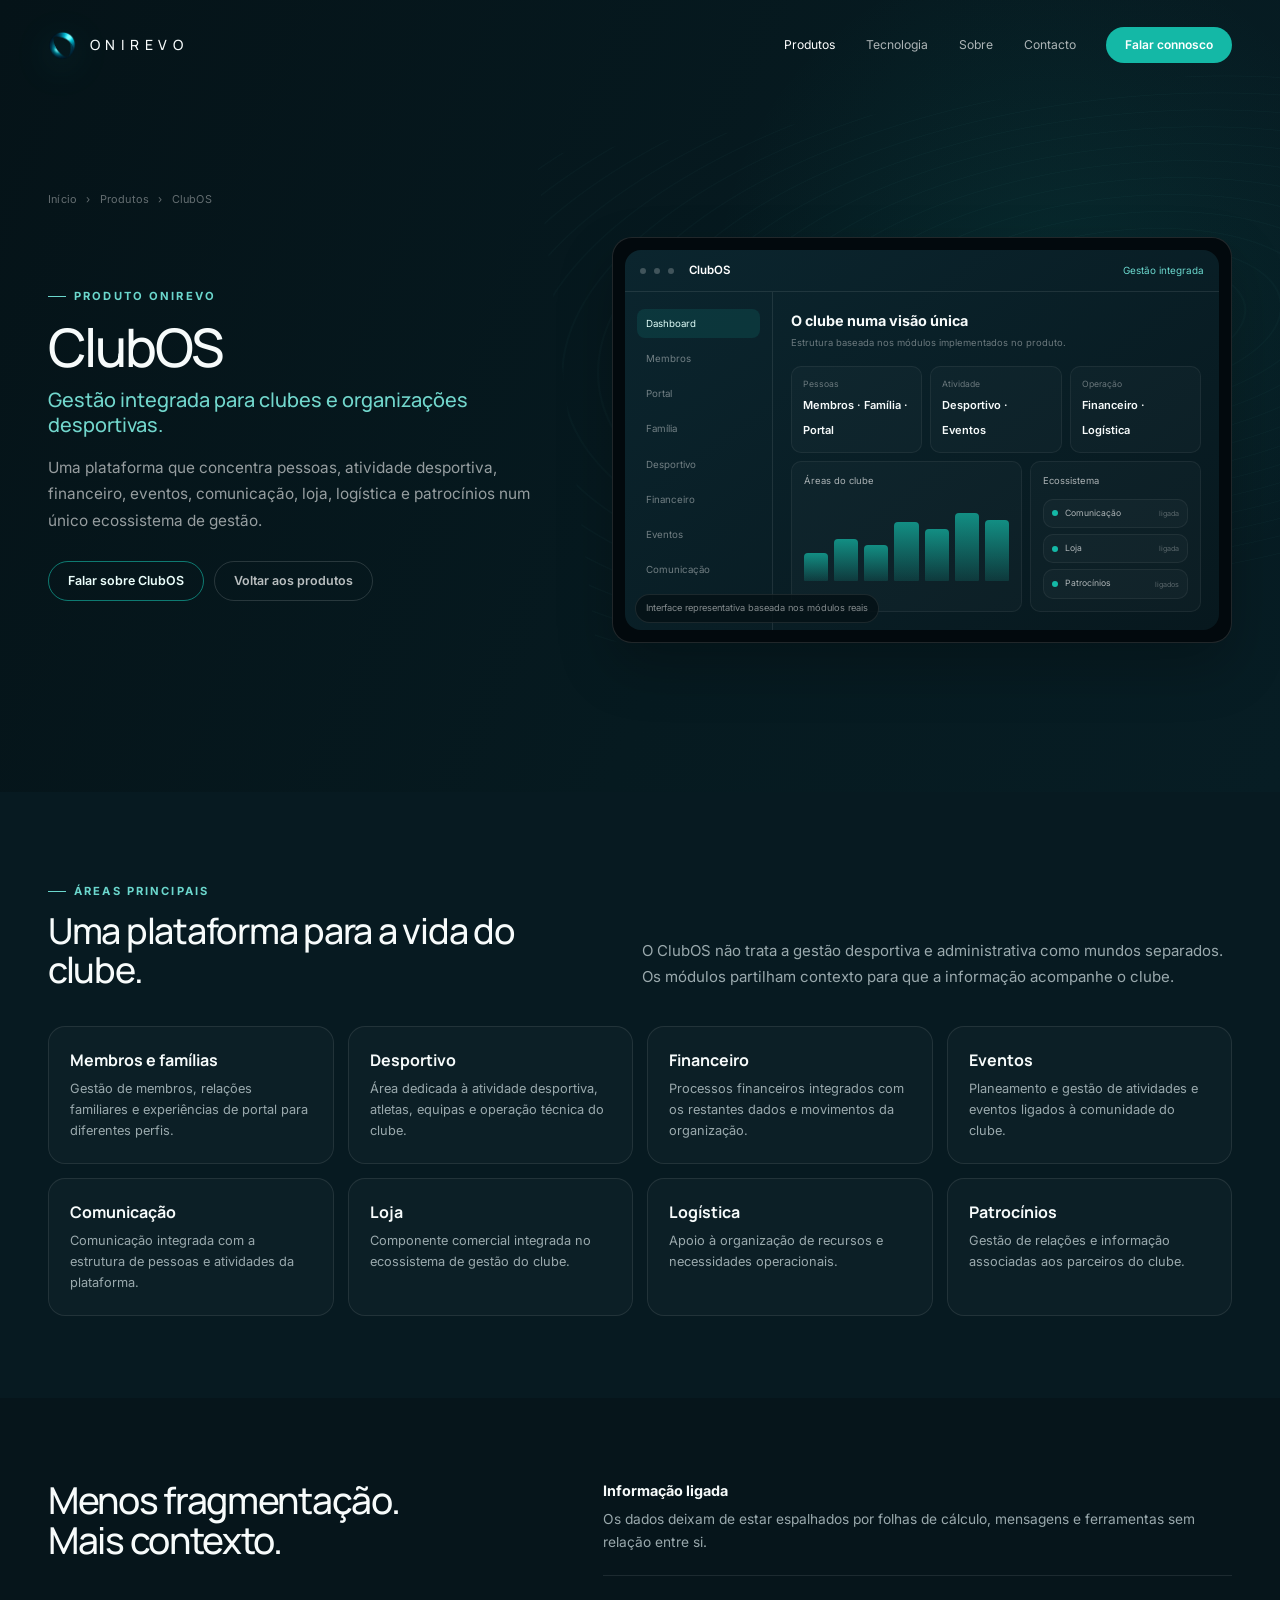
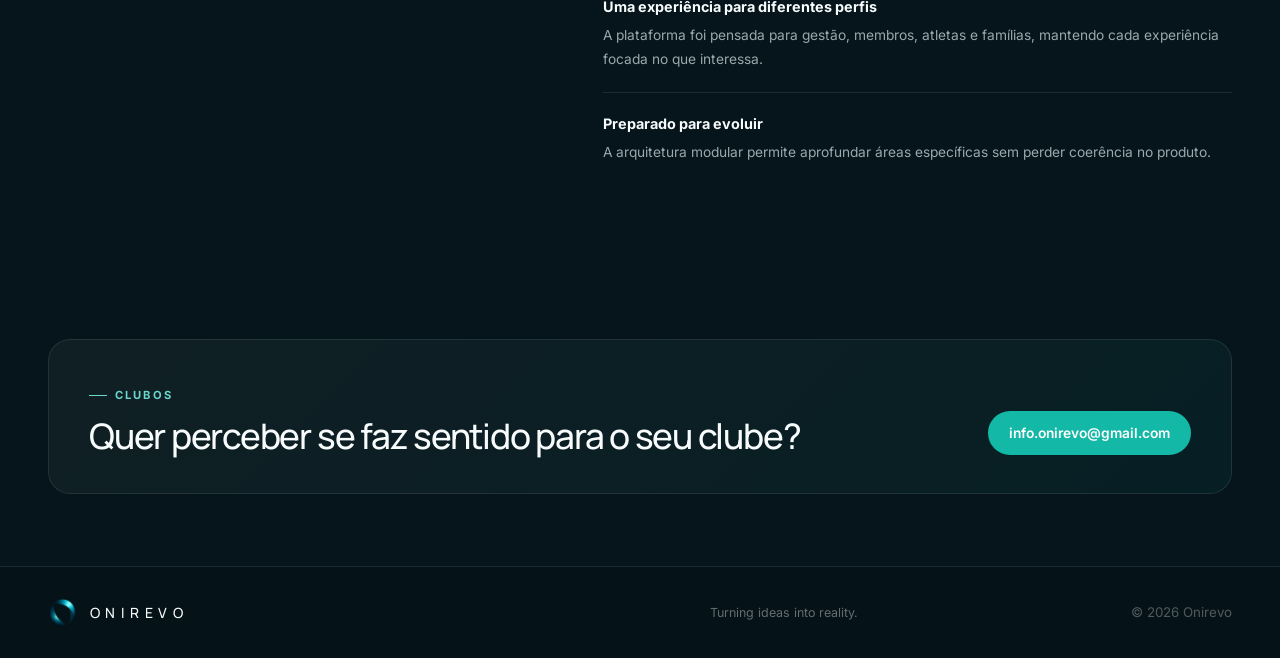
==== commit 00b9479b: "Update Onirevo contact email" ====
--- a/clubos.html
+++ b/clubos.html
@@ -3,9 +3,9 @@
 <body class="product-page">
 <header class="site-header"><div class="container header-inner"><a class="brand" href="index.html"><img src="assets/onirevo-symbol.webp" alt="Símbolo Onirevo"><span class="brand-word">ONIREVO</span></a><nav class="desktop-nav"><a class="active" href="index.html#produtos">Produtos</a><a href="index.html#tecnologia">Tecnologia</a><a href="index.html#sobre">Sobre</a><a href="index.html#contacto">Contacto</a></nav><a class="header-cta" href="index.html#contacto">Falar connosco</a></div></header>
 <main>
-<section class="product-hero"><div class="container"><div class="breadcrumbs"><a href="index.html">Início</a><span>›</span><a href="index.html#produtos">Produtos</a><span>›</span><span>ClubOS</span></div><div class="product-hero-grid"><div><span class="eyebrow">Produto Onirevo</span><h1>ClubOS</h1><p class="product-subtitle">Gestão integrada para clubes e organizações desportivas.</p><p class="product-intro">Uma plataforma que concentra pessoas, atividade desportiva, financeiro, eventos, comunicação, loja, logística e patrocínios num único ecossistema de gestão.</p><div class="hero-actions"><a class="button" href="mailto:hello@onirevo.pt?subject=ClubOS">Falar sobre ClubOS</a><a class="button secondary" href="index.html#produtos">Voltar aos produtos</a></div></div>
+<section class="product-hero"><div class="container"><div class="breadcrumbs"><a href="index.html">Início</a><span>›</span><a href="index.html#produtos">Produtos</a><span>›</span><span>ClubOS</span></div><div class="product-hero-grid"><div><span class="eyebrow">Produto Onirevo</span><h1>ClubOS</h1><p class="product-subtitle">Gestão integrada para clubes e organizações desportivas.</p><p class="product-intro">Uma plataforma que concentra pessoas, atividade desportiva, financeiro, eventos, comunicação, loja, logística e patrocínios num único ecossistema de gestão.</p><div class="hero-actions"><a class="button" href="mailto:info.onirevo@gmail.com?subject=ClubOS">Falar sobre ClubOS</a><a class="button secondary" href="index.html#produtos">Voltar aos produtos</a></div></div>
 <div class="interface-preview"><div class="interface-window"><div class="window-bar"><span class="window-dot"></span><span class="window-dot"></span><span class="window-dot"></span><span class="window-title">ClubOS</span><span class="window-badge">Gestão integrada</span></div><div class="ui-body"><aside class="ui-sidebar"><span class="active">Dashboard</span><span>Membros</span><span>Portal</span><span>Família</span><span>Desportivo</span><span>Financeiro</span><span>Eventos</span><span>Comunicação</span></aside><div class="ui-main"><h4>O clube numa visão única</h4><p>Estrutura baseada nos módulos implementados no produto.</p><div class="ui-kpis"><div class="ui-kpi"><small>Pessoas</small><b>Membros · Família · Portal</b></div><div class="ui-kpi"><small>Atividade</small><b>Desportivo · Eventos</b></div><div class="ui-kpi"><small>Operação</small><b>Financeiro · Logística</b></div></div><div class="ui-columns"><div class="ui-panel"><div class="ui-panel-title">Áreas do clube</div><div class="ui-bars"><i style="height:34%"></i><i style="height:51%"></i><i style="height:43%"></i><i style="height:71%"></i><i style="height:63%"></i><i style="height:82%"></i><i style="height:74%"></i></div></div><div class="ui-panel"><div class="ui-panel-title">Ecossistema</div><div class="ui-list"><div class="ui-list-row"><i></i>Comunicação<small>ligada</small></div><div class="ui-list-row"><i></i>Loja<small>ligada</small></div><div class="ui-list-row"><i></i>Patrocínios<small>ligados</small></div></div></div></div></div></div></div><span class="preview-note">Interface representativa baseada nos módulos reais</span></div></div></div></section>
 <section class="section module-section"><div class="container"><div class="section-head"><div><span class="eyebrow">Áreas principais</span><h2>Uma plataforma para a vida do clube.</h2></div><p>O ClubOS não trata a gestão desportiva e administrativa como mundos separados. Os módulos partilham contexto para que a informação acompanhe o clube.</p></div><div class="module-grid"><article class="module-card"><h3>Membros e famílias</h3><p>Gestão de membros, relações familiares e experiências de portal para diferentes perfis.</p></article><article class="module-card"><h3>Desportivo</h3><p>Área dedicada à atividade desportiva, atletas, equipas e operação técnica do clube.</p></article><article class="module-card"><h3>Financeiro</h3><p>Processos financeiros integrados com os restantes dados e movimentos da organização.</p></article><article class="module-card"><h3>Eventos</h3><p>Planeamento e gestão de atividades e eventos ligados à comunidade do clube.</p></article><article class="module-card"><h3>Comunicação</h3><p>Comunicação integrada com a estrutura de pessoas e atividades da plataforma.</p></article><article class="module-card"><h3>Loja</h3><p>Componente comercial integrada no ecossistema de gestão do clube.</p></article><article class="module-card"><h3>Logística</h3><p>Apoio à organização de recursos e necessidades operacionais.</p></article><article class="module-card"><h3>Patrocínios</h3><p>Gestão de relações e informação associadas aos parceiros do clube.</p></article></div></div></section>
 <section class="section product-story"><div class="container story-grid"><h2>Menos fragmentação.<br>Mais contexto.</h2><div class="story-items"><div class="story-item"><b>Informação ligada</b><p>Os dados deixam de estar espalhados por folhas de cálculo, mensagens e ferramentas sem relação entre si.</p></div><div class="story-item"><b>Uma experiência para diferentes perfis</b><p>A plataforma foi pensada para gestão, membros, atletas e famílias, mantendo cada experiência focada no que interessa.</p></div><div class="story-item"><b>Preparado para evoluir</b><p>A arquitetura modular permite aprofundar áreas específicas sem perder coerência no produto.</p></div></div></div></section>
-<section class="contact"><div class="container contact-panel"><div><span class="eyebrow">ClubOS</span><h2>Quer perceber se faz sentido para o seu clube?</h2></div><a class="button" href="mailto:hello@onirevo.pt?subject=ClubOS">hello@onirevo.pt</a></div></section>
+<section class="contact"><div class="container contact-panel"><div><span class="eyebrow">ClubOS</span><h2>Quer perceber se faz sentido para o seu clube?</h2></div><a class="button" href="mailto:info.onirevo@gmail.com?subject=ClubOS">info.onirevo@gmail.com</a></div></section>
 </main><footer class="footer"><div class="container footer-inner"><a class="brand" href="index.html"><img src="assets/onirevo-symbol.webp" alt=""><span class="brand-word">ONIREVO</span></a><p>Turning ideas into reality.</p><small>© 2026 Onirevo</small></div></footer></body></html>
